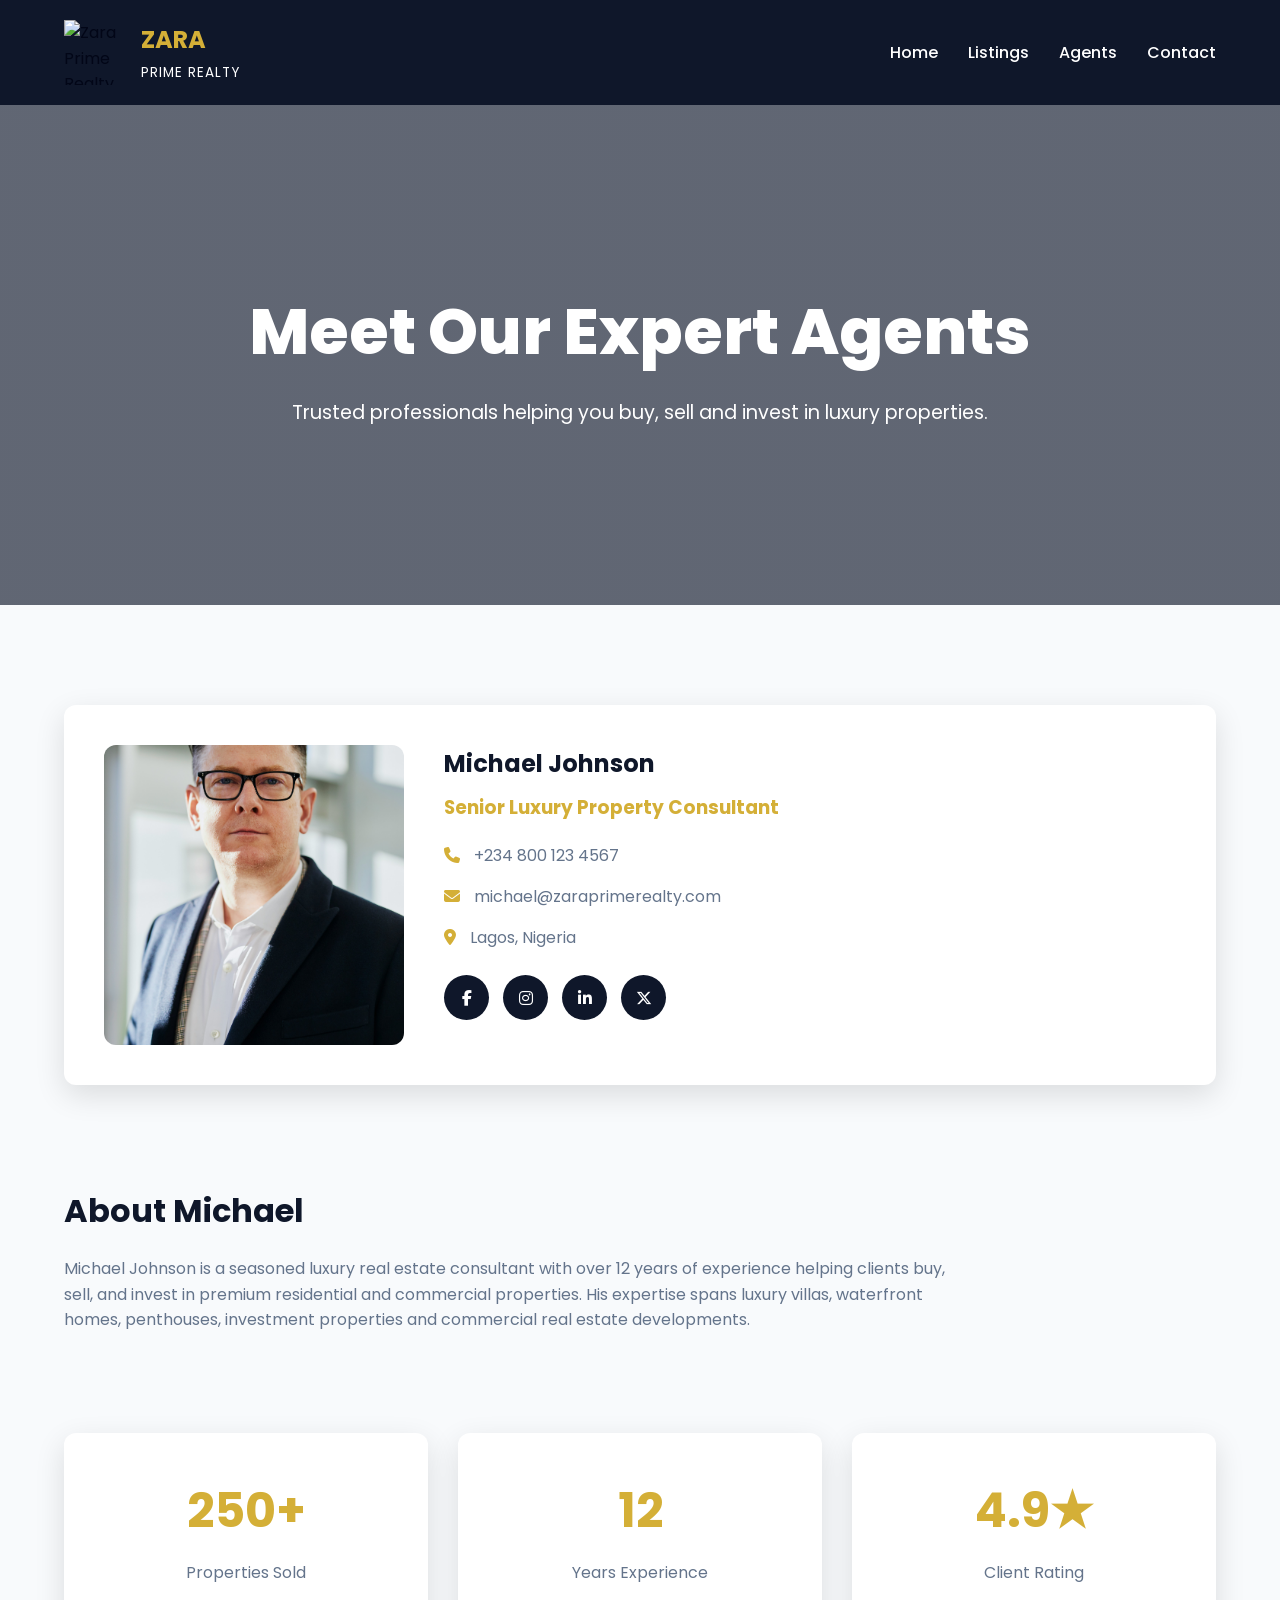
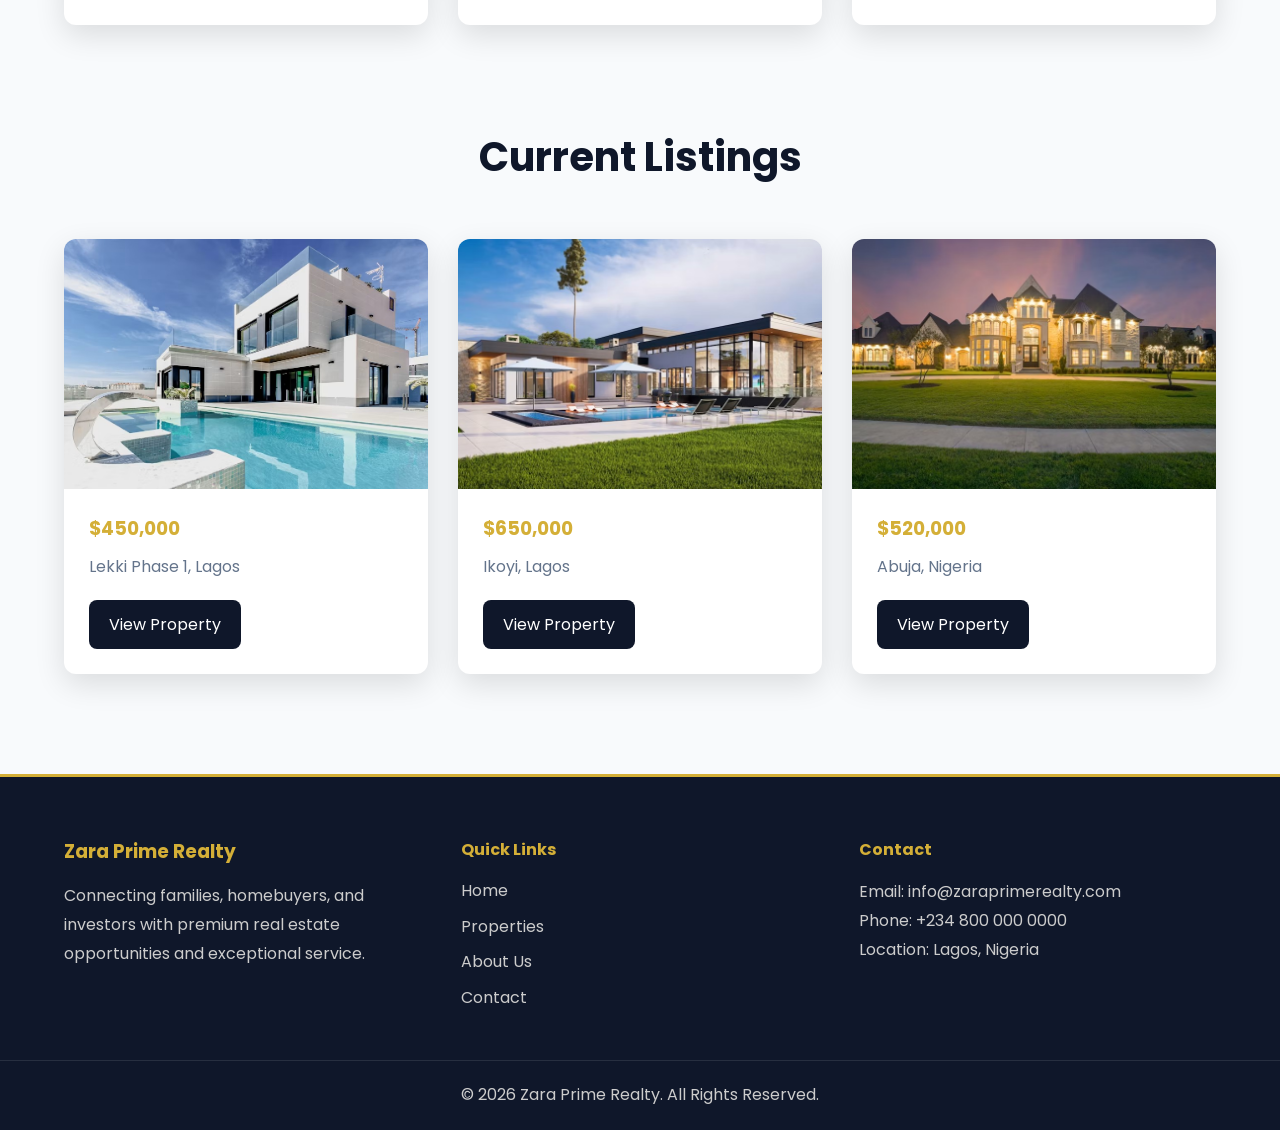
==== agent-profile.html @ 6eca4f42 "Initial commit for Zara Prime Realty website" ====
<!DOCTYPE html>
<html lang="en">

<head>

    <meta charset="UTF-8">
    <meta name="viewport" content="width=device-width, initial-scale=1.0">

    <title>Zara Prime Realty | Agent Profile</title>

    <!-- Font Awesome -->

    <link rel="stylesheet"
        href="https://cdnjs.cloudflare.com/ajax/libs/font-awesome/6.5.1/css/all.min.css">

    <!-- Custom CSS -->
    <link rel="stylesheet" href="./css/agent-profile.css">

</head>

<body>

     <!-- HEADER -->

    <header>

        <div class="container nav-container">

            <!-- Logo -->

            <div class="logo">

                <img src="./Real-Estate-Website/images/logo.png"
                    alt="Zara Prime Realty Logo">

                <div>

                    <h2>ZARA</h2>

                    <span>PRIME REALTY</span>

                </div>

            </div>

            <!-- Navigation -->

            <nav>

                <ul>

                    <li>
                        <a href="./Real-Estate-Website/index.html">
                            Home
                        </a>
                    </li>

                    <li>
                        <a href="./Real-Estate-Website/listings.html">
                            Listings
                        </a>
                    </li>

                    <li>
                        <a href="./agent-profile.html">
                            Agents
                        </a>
                    </li>

                    <li>
                        <a href="./contact.html">
                            Contact
                        </a>
                    </li>

                </ul>

            </nav>

        </div>

    </header>

    <!-- HERO SECTION -->

    <section class="page-banner agent-banner">

        <div class="page-banner-content">

            <h1>Meet Our Expert Agents</h1>

            <p>

                Trusted professionals helping you
                buy, sell and invest in luxury properties.

            </p>

        </div>

    </section>

        <!-- AGENT PROFILE -->

    <section class="agent-profile">

        <div class="container">

            <div class="profile-card">

                <img src="./images/agent7.jpg"
                    alt="Michael Johnson">

                <div class="profile-content">

                    <h1>Michael Johnson</h1>

                    <h3>
                        Senior Luxury Property Consultant
                    </h3>

                    <p class="contact-info">

                        <i class="fa-solid fa-phone"></i>

                        +234 800 123 4567

                    </p>

                    <p class="contact-info">

                        <i class="fa-solid fa-envelope"></i>

                        michael@zaraprimerealty.com

                    </p>

                    <p class="contact-info">

                        <i class="fa-solid fa-location-dot"></i>

                        Lagos, Nigeria

                    </p>

                    <!-- Social Links -->

                    <div class="social-links">

                        <a href="#">
                            <i class="fab fa-facebook-f"></i>
                        </a>

                        <a href="#">
                            <i class="fab fa-instagram"></i>
                        </a>

                        <a href="#">
                            <i class="fab fa-linkedin-in"></i>
                        </a>

                        <a href="#">
                            <i class="fab fa-x-twitter"></i>
                        </a>

                    </div>

                </div>

            </div>

        </div>

    </section>

        <!-- AGENT BIO -->

    <section class="bio">

        <div class="container">

            <h2>About Michael</h2>

            <p>

                Michael Johnson is a seasoned luxury
                real estate consultant with over 12 years
                of experience helping clients buy, sell,
                and invest in premium residential and
                commercial properties.

                His expertise spans luxury villas,
                waterfront homes, penthouses,
                investment properties and commercial
                real estate developments.

            </p>

        </div>

    </section>

    <!-- AGENT STATS -->

    <section class="stats">

        <div class="container stats-grid">

            <div class="stat-card">

                <h2>250+</h2>

                <p>Properties Sold</p>

            </div>

            <div class="stat-card">

                <h2>12</h2>

                <p>Years Experience</p>

            </div>

            <div class="stat-card">

                <h2>4.9★</h2>

                <p>Client Rating</p>

            </div>

        </div>

    </section>

        <!-- CURRENT LISTINGS -->

    <section class="current-listings">

        <div class="container">

            <h2>Current Listings</h2>

            <div class="listing-grid">

                <!-- Property 1 -->

                <div class="listing-card">

                    <img src="./images/luxury-property5.jpeg"
                        alt="Luxury Villa">

                    <div class="listing-info">

                        <h3>$450,000</h3>

                        <p>
                            Lekki Phase 1, Lagos
                        </p>

                        <a href="./Real-Estate-Website/property-detail.html">

                            View Property

                        </a>

                    </div>

                </div>

                <!-- Property 2 -->

                <div class="listing-card">

                    <img src="./images/luxury-property3.jpeg"
                        alt="Luxury Apartment">

                    <div class="listing-info">

                        <h3>$650,000</h3>

                        <p>
                            Ikoyi, Lagos
                        </p>

                        <a href="./property-detail.html">

                            View Property

                        </a>

                    </div>

                </div>

                <!-- Property 3 -->

                <div class="listing-card">

                    <img src="./images/luxury-property.jpeg"
                        alt="Modern Penthouse">

                    <div class="listing-info">

                        <h3>$520,000</h3>

                        <p>
                            Abuja, Nigeria
                        </p>

                        <a href="./property-detail.html">

                            View Property

                        </a>

                    </div>

                </div>

            </div>

        </div>

    </section>

        <!-- FOOTER -->

    <footer class="footer">

    <div class="container footer-content">

        <div class="footer-brand">

            <h3>Zara Prime Realty</h3>

            <p>
                Connecting families, homebuyers, and investors with premium real estate opportunities and exceptional service.
            </p>

        </div>

        <div class="footer-links">

            <h4>Quick Links</h4>

            <ul>
                <li><a href="index.html">Home</a></li>
                <li><a href="properties.html">Properties</a></li>
                <li><a href="about.html">About Us</a></li>
                <li><a href="contact.html">Contact</a></li>
            </ul>

        </div>

        <div class="footer-contact">

            <h4>Contact</h4>

            <p>Email: info@zaraprimerealty.com</p>
            <p>Phone: +234 800 000 0000</p>
            <p>Location: Lagos, Nigeria</p>

        </div>

    </div>

    <div class="footer-bottom">

        <p>
            &copy; 2026 Zara Prime Realty. All Rights Reserved.
        </p>

    </div>

</footer>
</body>

</html>
---- css/agent-profile.css ----
/* GOOGLE FONT */

@import url('https://fonts.googleapis.com/css2?family=Poppins:wght@300;400;500;600;700;800&display=swap');

   /* ROOT VARIABLES */

:root{
    --primary:#0F172A;
    --secondary:#D4AF37;
    --white:#FFFFFF;
    --light:#F8FAFC;
    --gray:#64748B;
    --dark:#020617;

    --radius:12px;
    --shadow:0 10px 30px rgba(0,0,0,.12);
    --transition:.3s ease;
}

   /* RESET */

*{
    margin:0;
    padding:0;
    box-sizing:border-box;
}

html{
    scroll-behavior:smooth;
}

body{
    font-family:'Poppins',sans-serif;
    background:var(--light);
    color:var(--dark);
    line-height:1.6;
}

img{
    width:100%;
    display:block;
}

a{
    text-decoration:none;
}

ul{
    list-style:none;
}

.container{
    width:90%;
    max-width:1200px;
    margin:auto;
}

   /* HEADER */

header{
    background:var(--primary);
    padding:20px 0;
    position:sticky;
    top:0;
    z-index:1000;
}

.nav-container{
    display:flex;
    justify-content:space-between;
    align-items:center;
}

.logo{
    display:flex;
    align-items:center;
    gap:12px;
}

.logo img{
    width:65px;
    height:65px;
    object-fit:contain;
}

.logo h2{
    color:var(--secondary);
    font-size:1.5rem;
}

.logo span{
    color:white;
    font-size:.85rem;
    letter-spacing:1px;
}

nav ul{
    display:flex;
    gap:30px;
}

nav ul li a{
    color:white;
    font-weight:500;
    transition:var(--transition);
}

nav ul li a:hover{
    color:var(--secondary);
}

   /* HERO BANNER */

.agent-banner{
    height:500px;

    background:
    linear-gradient(
        rgba(15,23,42,.65),
        rgba(15,23,42,.65)
    ),
    url("../images/hero-agent.jpg");

    background-size:cover;
    background-position:center;
    background-repeat:no-repeat;

    display:flex;
    justify-content:center;
    align-items:center;
    text-align:center;

    color:white;
}

.page-banner-content h1{
    font-size:4rem;
    margin-bottom:15px;
    font-weight:800;
}

.page-banner-content p{
    font-size:1.2rem;
    max-width:700px;
    margin:auto;
}

   /* AGENT PROFILE */

.agent-profile{
    padding:100px 0;
}

.profile-card{
    background:white;
    display:flex;
    gap:40px;
    padding:40px;
    border-radius:var(--radius);
    box-shadow:var(--shadow);
}

.profile-card img{
    width:300px;
    height:300px;
    object-fit:cover;
    border-radius:var(--radius);
}

.profile-content{
    flex:1;
}

.profile-content h1{
    color:var(--primary);
    margin-bottom:10px;
}

.profile-content h3{
    color:var(--secondary);
    margin-bottom:20px;
}

.contact-info{
    margin-bottom:15px;
    color:var(--gray);
}

.contact-info i{
    color:var(--secondary);
    margin-right:10px;
}

   /* SOCIAL LINKS */

.social-links{
    margin-top:25px;
}

.social-links a{
    width:45px;
    height:45px;

    display:inline-flex;
    align-items:center;
    justify-content:center;

    background:var(--primary);
    color:white;

    border-radius:50%;
    margin-right:10px;

    transition:var(--transition);
}

.social-links a:hover{
    background:var(--secondary);
    color:var(--primary);
}

   /* BIO */

.bio{
    padding:0 0 100px;
}

.bio h2{
    color:var(--primary);
    margin-bottom:20px;
    font-size:2rem;
}

.bio p{
    color:var(--gray);
    max-width:900px;
}

   /* STATS */

.stats{
    padding-bottom:100px;
}

.stats-grid{
    display:grid;
    grid-template-columns:repeat(3,1fr);
    gap:30px;
}

.stat-card{
    background:white;
    text-align:center;
    padding:40px;
    border-radius:var(--radius);
    box-shadow:var(--shadow);
    transition:var(--transition);
}

.stat-card:hover{
    transform:translateY(-10px);
}

.stat-card h2{
    color:var(--secondary);
    font-size:3rem;
    margin-bottom:10px;
}

.stat-card p{
    color:var(--gray);
}

   /* CURRENT LISTINGS */

.current-listings{
    padding-bottom:100px;
}

.current-listings h2{
    text-align:center;
    color:var(--primary);
    margin-bottom:50px;
    font-size:2.5rem;
}

.listing-grid{
    display:grid;
    grid-template-columns:repeat(auto-fit,minmax(320px,1fr));
    gap:30px;
}

.listing-card{
    background:white;
    border-radius:var(--radius);
    overflow:hidden;
    box-shadow:var(--shadow);
    transition:var(--transition);
}

.listing-card:hover{
    transform:translateY(-10px);
}

.listing-card img{
    height:250px;
    object-fit:cover;
}

.listing-info{
    padding:25px;
}

.listing-info h3{
    color:var(--secondary);
    margin-bottom:10px;
}

.listing-info p{
    color:var(--gray);
    margin-bottom:20px;
}

.listing-info a{
    display:inline-block;
    background:var(--primary);
    color:white;
    padding:12px 20px;
    border-radius:8px;
    transition:var(--transition);
}

.listing-info a:hover{
    background:var(--secondary);
    color:var(--primary);
}

   /* FOOTER */

.footer{
    background:var(--primary);
    color:#fff;
    padding-top:60px;
    border-top:3px solid var(--secondary);
}

.footer-content{
    display:grid;
    grid-template-columns:repeat(auto-fit,minmax(250px,1fr));
    gap:40px;
    padding-bottom:40px;
}

.footer h3,
.footer h4{
    color:var(--secondary);
    margin-bottom:15px;
}

.footer p{
    color:#ccc;
    line-height:1.8;
}

.footer-links ul{
    list-style:none;
}

.footer-links li{
    margin-bottom:10px;
}

.footer-links a{
    text-decoration:none;
    color:#ccc;
    transition:.3s;
}

.footer-links a:hover{
    color:var(--secondary);
}

.footer-bottom{
    text-align:center;
    border-top:1px solid rgba(255,255,255,.1);
    padding:20px;
    color:#aaa;
}


   /* TABLET */

@media(max-width:992px){

    .profile-card{
        flex-direction:column;
        text-align:center;
    }

    .profile-card img{
        margin:auto;
    }

    .stats-grid{
        grid-template-columns:1fr;
    }

}

   /* MOBILE */

@media(max-width:768px){

    .nav-container{
        flex-direction:column;
        gap:20px;
    }

    nav ul{
        flex-wrap:wrap;
        justify-content:center;
        gap:15px;
    }

    .agent-banner{
        height:350px;
    }

    .page-banner-content h1{
        font-size:2.5rem;
    }

    .profile-card{
        padding:25px;
    }

    .profile-card img{
        width:100%;
        height:auto;
    }

    .current-listings h2{
        font-size:2rem;
    }

}

   /* SMALL MOBILE */

@media(max-width:480px){

    .page-banner-content h1{
        font-size:2rem;
    }

    .page-banner-content p{
        font-size:1rem;
    }

    .listing-grid{
        grid-template-columns:1fr;
    }

}
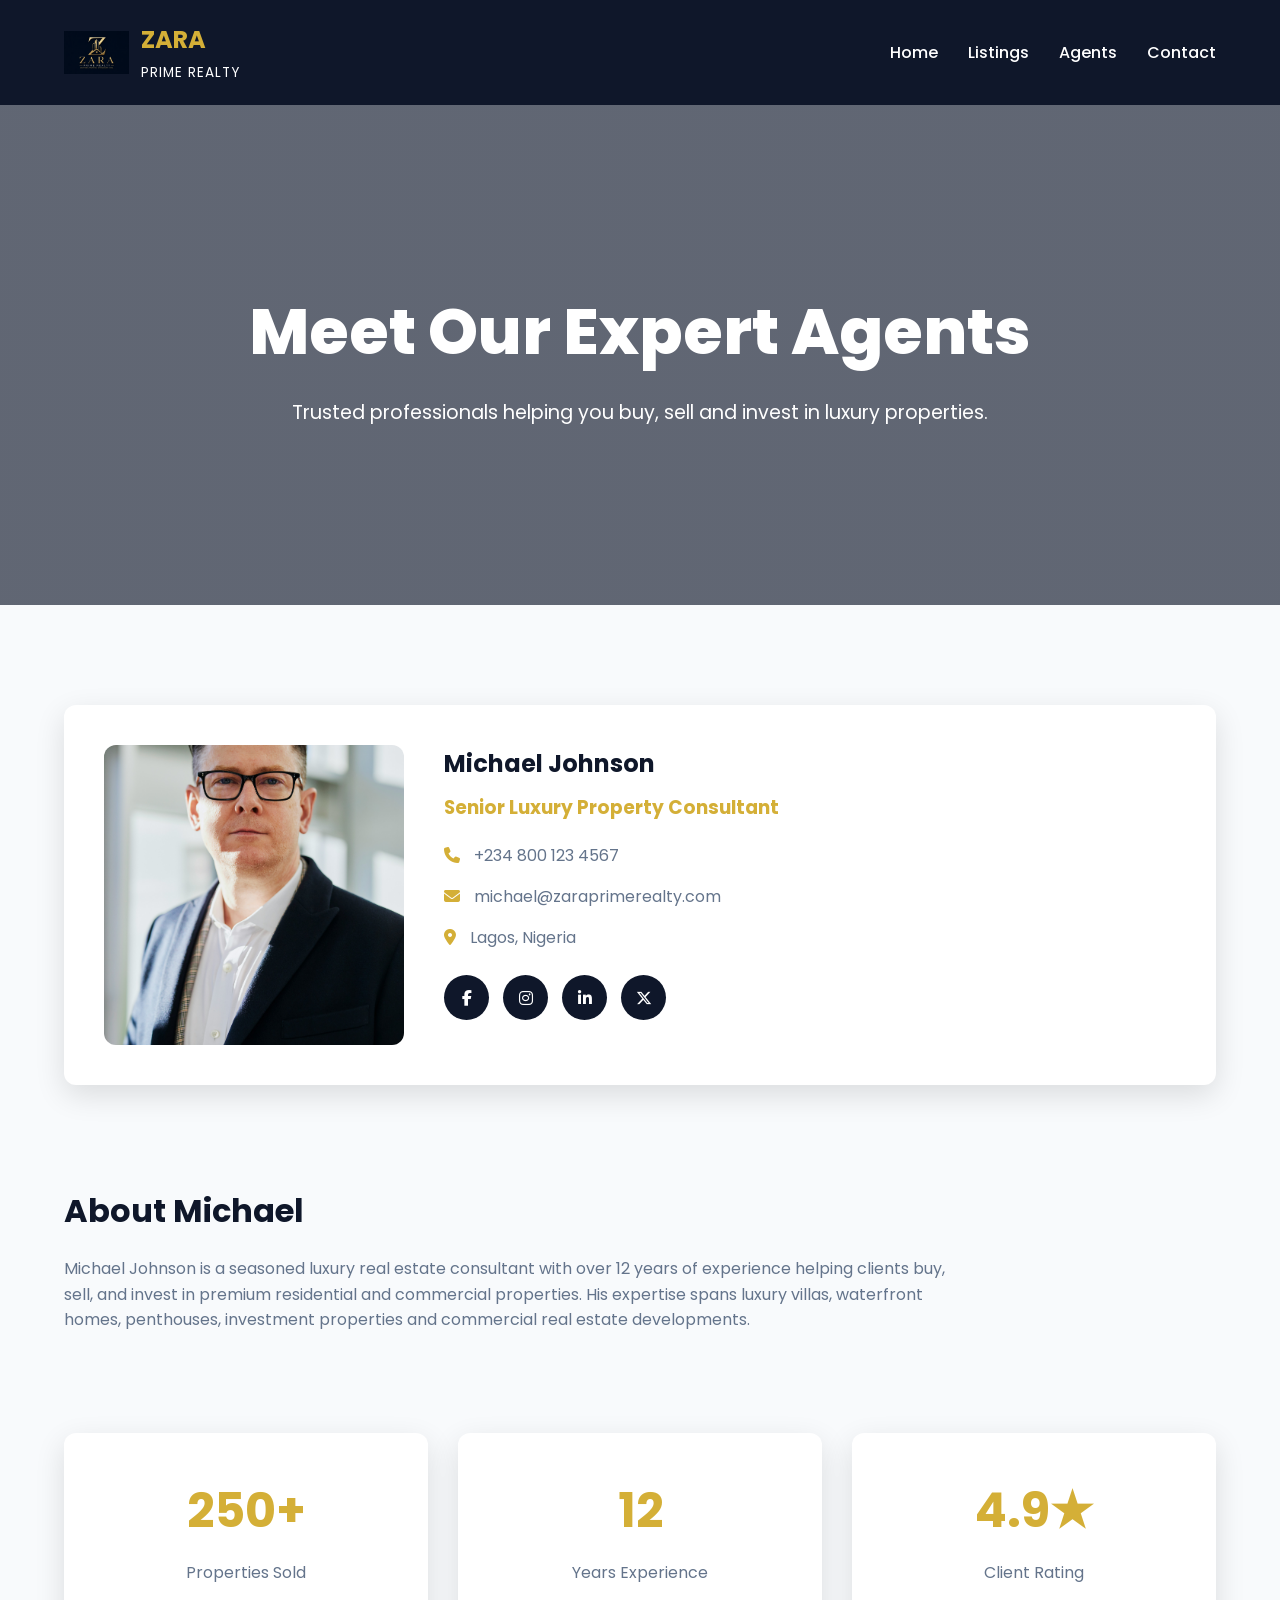
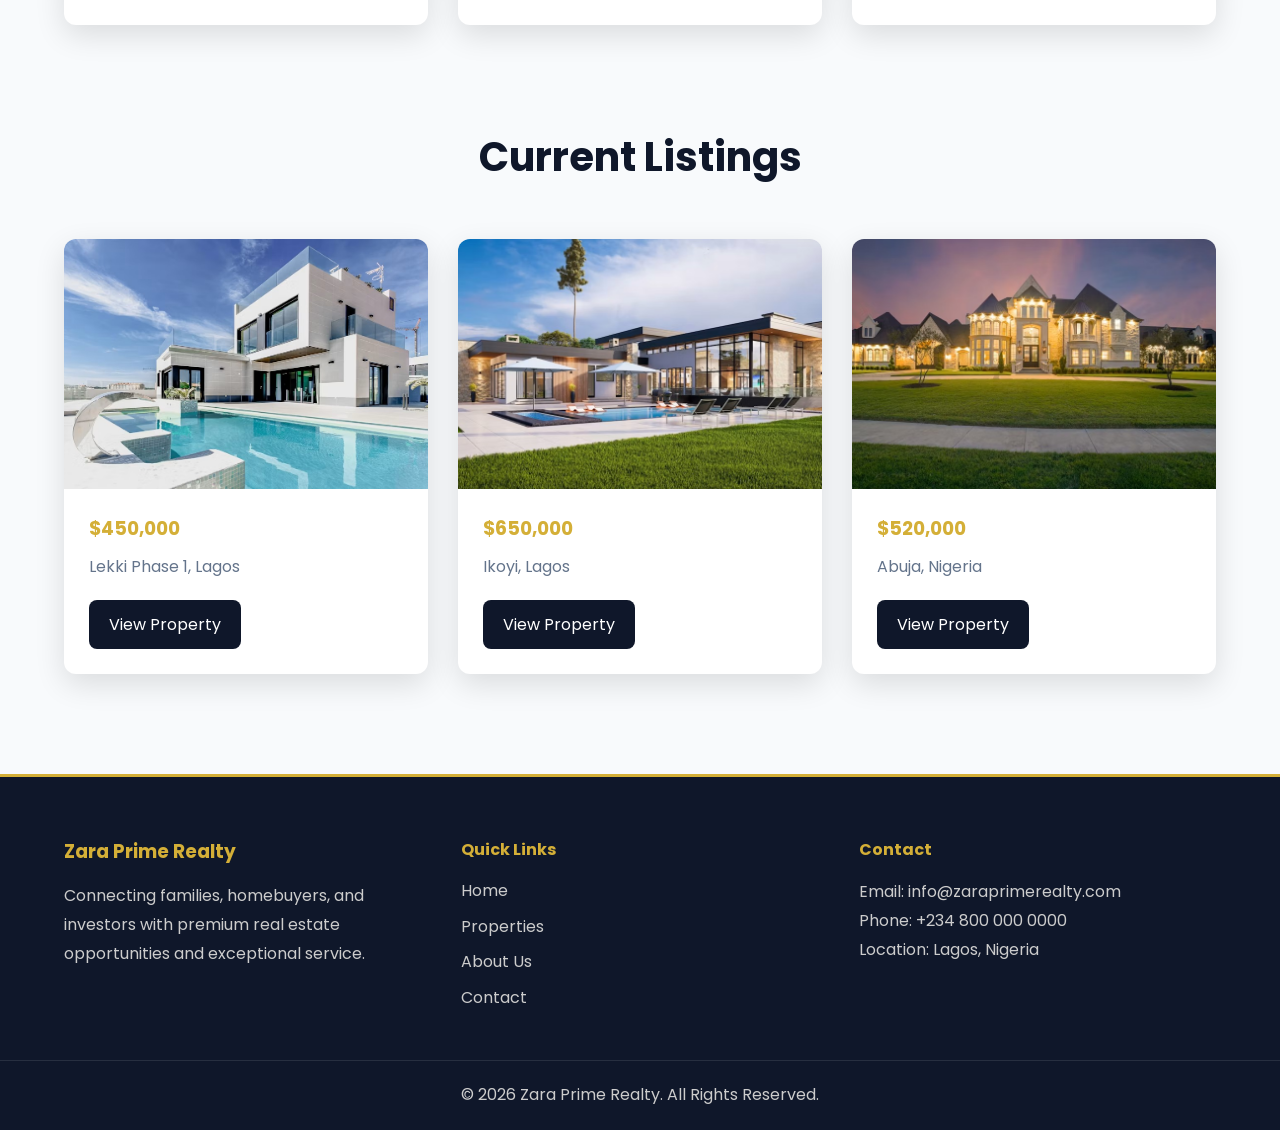
==== commit a46f887c: "feat: add logo to the header" ====
--- a/agent-profile.html
+++ b/agent-profile.html
@@ -30,7 +30,7 @@
 
             <div class="logo">
 
-                <img src="./Real-Estate-Website/images/logo.png"
+                <img src="./images/logo.png"
                     alt="Zara Prime Realty Logo">
 
                 <div>
